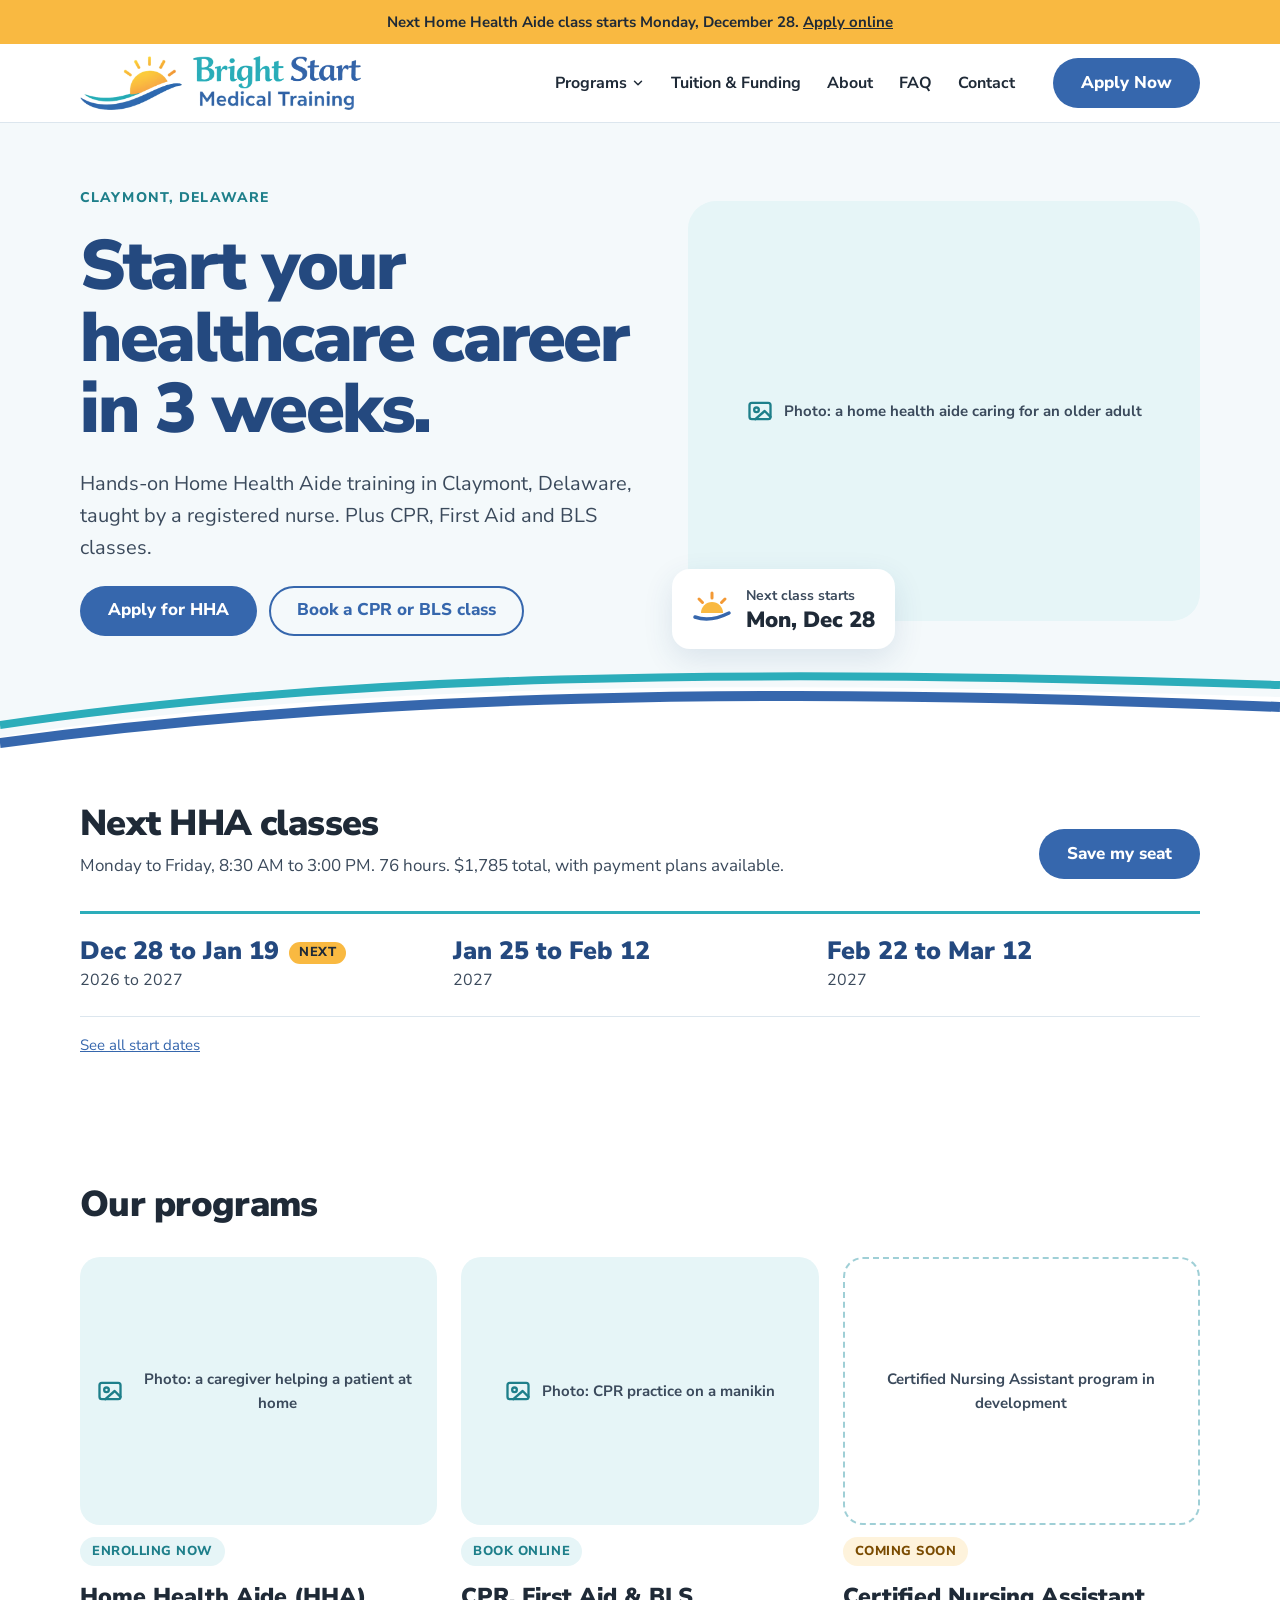
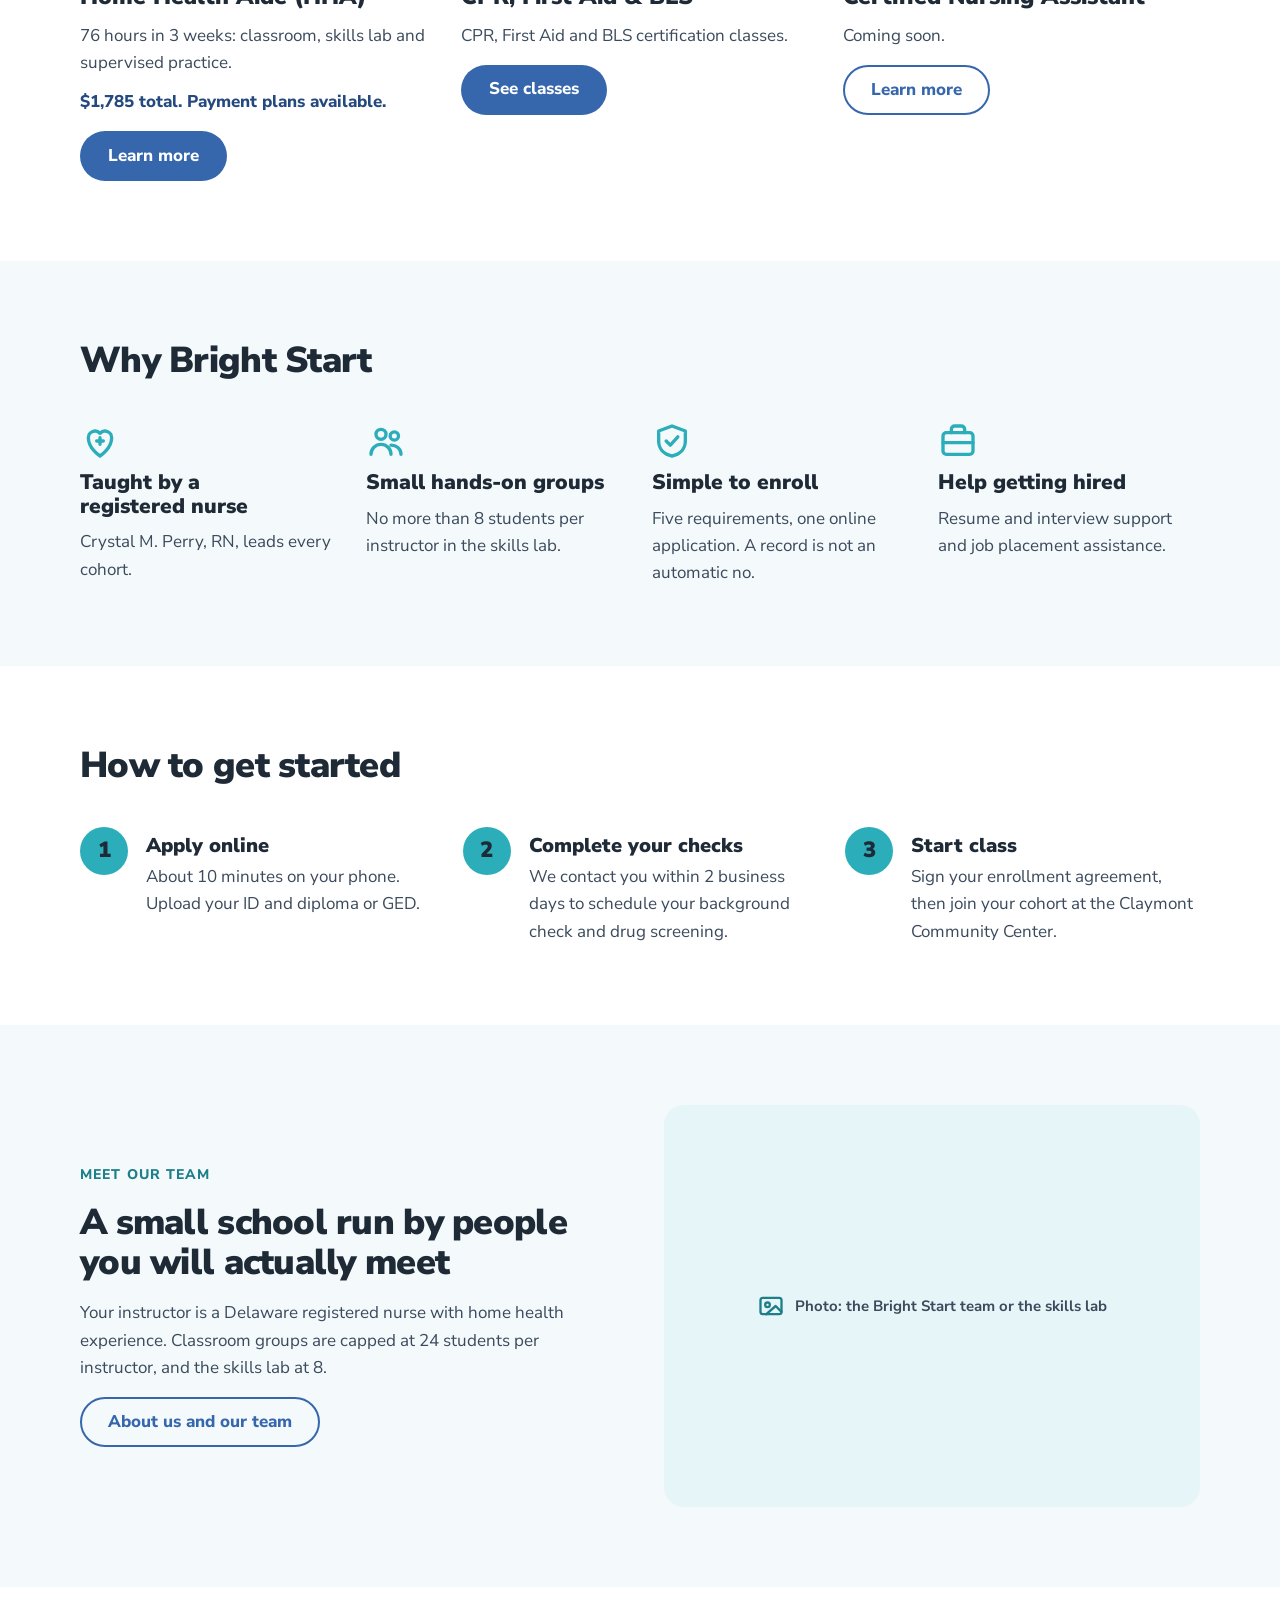
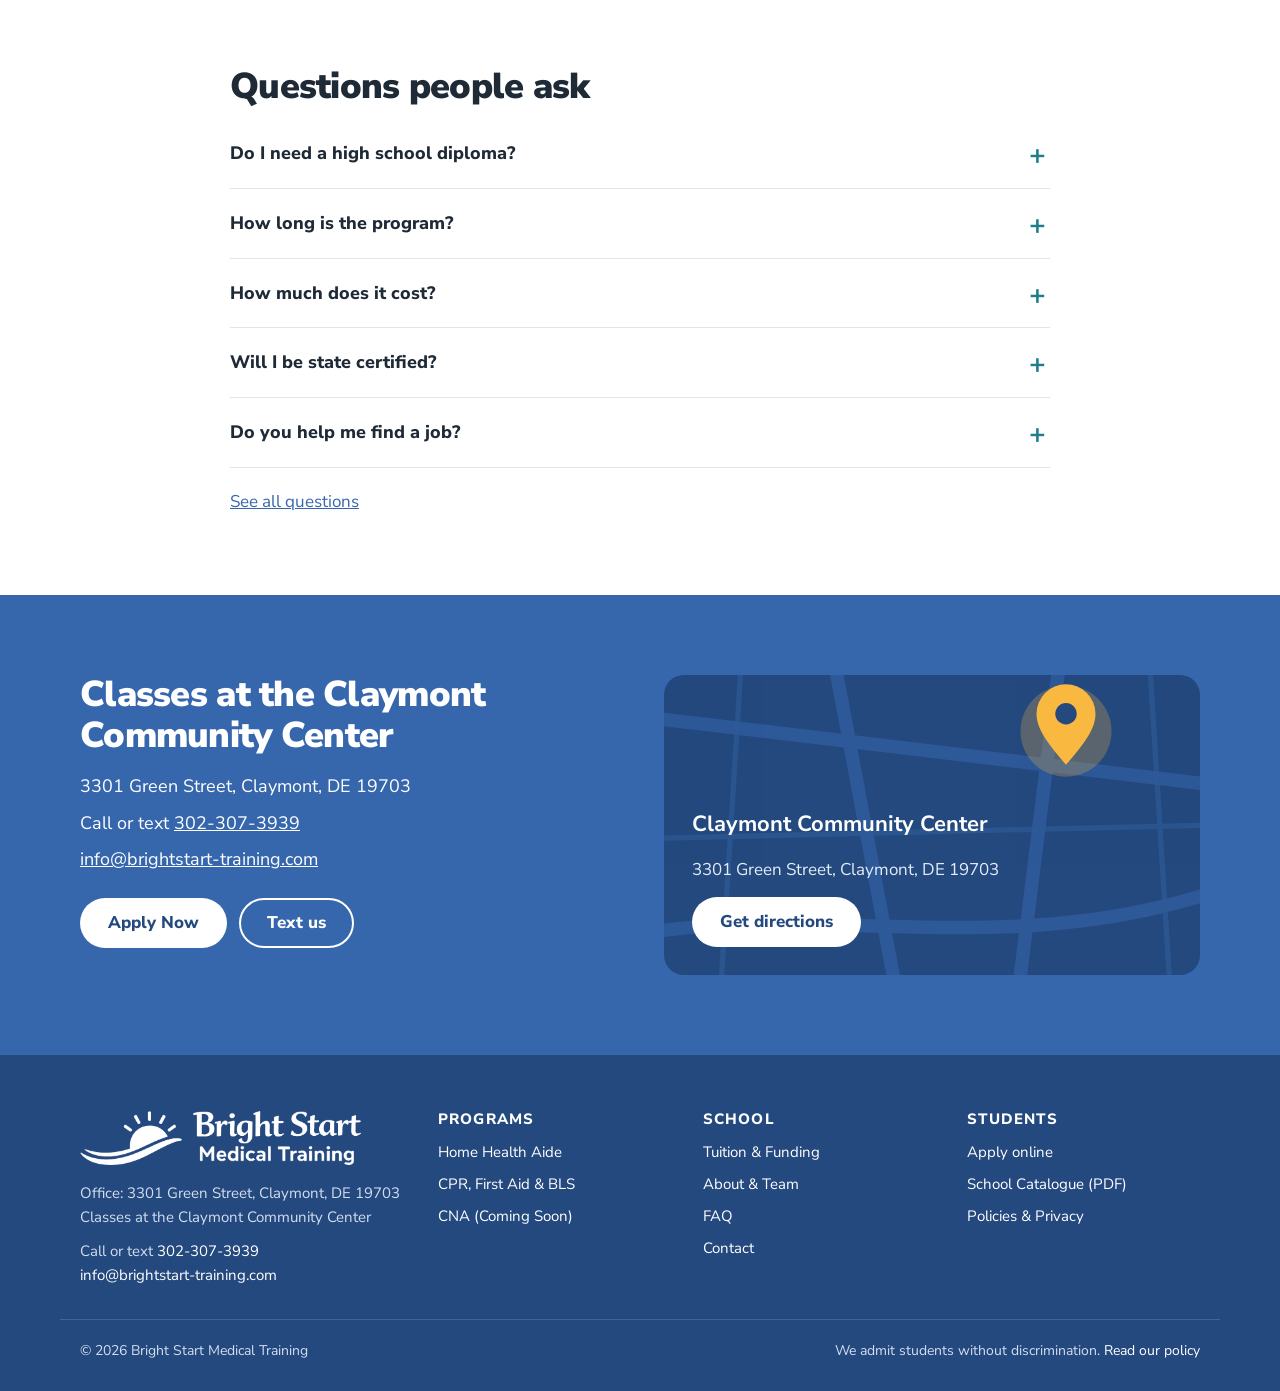
==== index.html @ c2e63519 "Remove near Wilmington, lead home title with school name Co-Authored-By: Claude Opus 5.5 (1M context" ====
<!doctype html>
<html lang="en">
<head>
<meta charset="utf-8">
<meta name="viewport" content="width=device-width, initial-scale=1, viewport-fit=cover">
<title>Bright Start Medical Training | HHA, CNA &amp; CPR Training in Claymont, DE</title>
<meta name="description" content="Hands-on Home Health Aide and Certified Nursing Assistant (CNA) training in Claymont, Delaware. CPR, First Aid and BLS classes too. Apply online.">
<link rel="canonical" href="https://brightstart-training.com/">
<meta property="og:type" content="website">
<meta property="og:site_name" content="Bright Start Medical Training">
<meta property="og:title" content="Bright Start Medical Training | HHA, CNA &amp; CPR Training in Claymont, DE">
<meta property="og:description" content="Hands-on Home Health Aide and Certified Nursing Assistant (CNA) training in Claymont, Delaware. CPR, First Aid and BLS classes too. Apply online.">
<meta property="og:url" content="https://brightstart-training.com/">
<meta property="og:image" content="https://brightstart-training.com/assets/img/og-image.jpg">
<meta name="theme-color" content="#3667AD">
<link rel="icon" type="image/png" sizes="32x32" href="assets/img/icon-32.png">
<link rel="apple-touch-icon" href="assets/img/apple-touch-icon.png">
<link rel="preconnect" href="https://fonts.googleapis.com">
<link rel="preconnect" href="https://fonts.gstatic.com" crossorigin>
<link rel="stylesheet" href="https://fonts.googleapis.com/css2?family=Nunito+Sans:opsz,wght@6..12,400;6..12,600;6..12,700;6..12,800;6..12,900&amp;display=swap">
<link rel="stylesheet" href="assets/css/styles.css">
<script type="application/ld+json">{"@context": "https://schema.org", "@type": "EducationalOrganization", "name": "Bright Start Medical Training", "url": "https://brightstart-training.com/", "logo": "https://brightstart-training.com/assets/img/logo-stacked.png", "telephone": "+1-302-307-3939", "email": "info@brightstart-training.com", "address": {"@type": "PostalAddress", "streetAddress": "3301 Green Street", "addressLocality": "Claymont", "addressRegion": "DE", "postalCode": "19703", "addressCountry": "US"}, "areaServed": ["Claymont", "New Castle County", "Delaware"]}</script>
</head>
<body>
<div class="announce">Next Home Health Aide class starts <span data-cohorts="next">Monday, November 30</span>. <a href="apply.html">Apply online</a></div>
<a class="skip" href="#main">Skip to content</a>
<header class="site-header">
<div class="wrap header-inner">
<a class="brand" href="index.html"><img src="assets/img/logo-horizontal.png" alt="Bright Start Medical Training home" width="900" height="173"></a>
<button class="nav-toggle" type="button" aria-expanded="false" aria-controls="site-nav"><svg viewBox="0 0 24 24" fill="none" stroke="currentColor" stroke-width="2.5" stroke-linecap="round" aria-hidden="true"><path d="M4 7h16M4 12h16M4 17h16"/></svg>Menu</button>
<nav class="site-nav" id="site-nav" aria-label="Main">
<ul class="nav-list">
<li class="has-sub">
<button class="nav-sub-toggle" type="button" aria-expanded="false">Programs<svg viewBox="0 0 24 24" fill="none" stroke="currentColor" stroke-width="2.5" stroke-linecap="round" stroke-linejoin="round" aria-hidden="true"><path d="M6 9l6 6 6-6"/></svg></button>
<ul class="nav-sub">
<li><a href="hha.html">Home Health Aide<span>3 weeks, $1,785, enrolling now</span></a></li>
<li><a href="cpr.html">CPR, First Aid &amp; BLS<span>Certification classes</span></a></li>
<li><a href="cna.html">CNA (Coming Soon)<span>Coming soon</span></a></li>
</ul>
</li>
<li><a href="tuition.html">Tuition &amp; Funding</a></li>
<li><a href="about.html">About</a></li>
<li><a href="faq.html">FAQ</a></li>
<li><a href="contact.html">Contact</a></li>
</ul>
<a class="btn btn-blue" href="apply.html">Apply Now</a>
</nav>
</div>
</header>
<main id="main">
<section class="hero">
<div class="wrap hero-grid">
<div class="hero-copy">
<p class="eyebrow">Claymont, Delaware</p>
<h1>Start your healthcare career in 3 weeks.</h1>
<p class="lead">Hands-on Home Health Aide training in Claymont, Delaware, taught by a registered nurse. Plus CPR, First Aid and BLS classes.</p>
<div class="btn-row">
<a class="btn btn-blue" href="apply.html">Apply for HHA</a>
<a class="btn btn-line" href="cpr.html">Book a CPR or BLS class</a>
</div>
</div>
<div class="hero-media">
<!-- PHOTO: shows assets/img/photo-home-hero.jpg automatically once that file is uploaded --><div class="ph ph-hero" role="img" aria-label="A home health aide caring for an older adult at home" data-photo="assets/img/photo-home-hero.jpg">Photo: a home health aide caring for an older adult</div>
<div class="next-badge"><svg width="40" height="40" viewBox="0 0 40 40" aria-hidden="true"><circle cx="20" cy="24" r="11" fill="#F9B941"/><path d="M20 4v5M7 10l3.5 3.5M33 10l-3.5 3.5" stroke="#F39935" stroke-width="3" stroke-linecap="round"/><rect x="0" y="24" width="40" height="16" fill="#FFFFFF"/><path d="M3 28c8 3 20 3 34-4" stroke="#3667AD" stroke-width="3.5" fill="none" stroke-linecap="round"/></svg><div><small>Next class starts</small><strong data-cohorts="next" data-format="short">Mon, Nov 30</strong></div></div>
</div>
</div>
<svg class="hero-wave" viewBox="0 0 1440 90" preserveAspectRatio="none" aria-hidden="true"><path d="M0 70 C 360 20, 760 10, 1440 30 L1440 90 L0 90 Z" fill="#FFFFFF"/><path d="M0 58 C 380 8, 820 0, 1440 18" stroke="#2CADBA" stroke-width="8" fill="none"/><path d="M0 76 C 400 28, 860 18, 1440 40" stroke="#3667AD" stroke-width="10" fill="none"/></svg>
</section>

<section class="wrap section-tight">
<div class="section-head">
<div>
<h2>Next HHA classes</h2>
<p class="muted">Monday to Friday, 8:30 AM to 3:00 PM. 76 hours. $1,785 total, with payment plans available.</p>
</div>
<a class="btn btn-blue" href="apply.html">Save my seat</a>
</div>
<ul class="dates" data-cohorts="list" data-limit="3">
<li><strong>Nov 30 to Dec 18</strong><span>2026</span></li>
<li><strong>Dec 28 to Jan 19</strong><span>2026 to 2027</span></li>
<li><strong>Jan 25 to Feb 12</strong><span>2027</span></li>
</ul>
<p class="small" style="margin-top:16px"><a href="hha.html#dates">See all start dates</a></p>
</section>

<section class="wrap section">
<h2 style="margin-bottom:32px">Our programs</h2>
<div class="grid">
<article class="program">
<!-- PHOTO: shows assets/img/photo-hha-card.jpg automatically once that file is uploaded --><div class="ph ratio-43" role="img" aria-label="A caregiver helping a patient at home" data-photo="assets/img/photo-hha-card.jpg">Photo: a caregiver helping a patient at home</div>
<span class="tag">Enrolling now</span>
<h3>Home Health Aide (HHA)</h3>
<p class="muted">76 hours in 3 weeks: classroom, skills lab and supervised practice.</p>
<p class="price">$1,785 total. Payment plans available.</p>
<a class="btn btn-blue" href="hha.html">Learn more</a>
</article>
<article class="program">
<!-- PHOTO: shows assets/img/photo-cpr-card.jpg automatically once that file is uploaded --><div class="ph ratio-43" role="img" aria-label="Hands-on CPR practice on a training manikin" data-photo="assets/img/photo-cpr-card.jpg">Photo: CPR practice on a manikin</div>
<span class="tag">Book online</span>
<h3>CPR, First Aid &amp; BLS</h3>
<p class="muted">CPR, First Aid and BLS certification classes.</p>
<a class="btn btn-blue" href="cpr.html">See classes</a>
</article>
<article class="program">
<div class="ph ph-note ratio-43">Certified Nursing Assistant program in development</div>
<span class="tag tag-sun">Coming soon</span>
<h3>Certified Nursing Assistant</h3>
<p class="muted">Coming soon.</p>
<a class="btn btn-line" href="cna.html">Learn more</a>
</article>
</div>
</section>

<section class="bg-soft">
<div class="wrap section">
<h2 style="margin-bottom:40px">Why Bright Start</h2>
<div class="grid" style="--min:230px">
<div class="feature"><svg viewBox="0 0 24 24" fill="none" stroke="#2CADBA" stroke-width="2" stroke-linecap="round" stroke-linejoin="round" aria-hidden="true"><path d="M12 21s-7-4.5-7-11a4 4 0 0 1 7-2.6A4 4 0 0 1 19 10c0 6.5-7 11-7 11z"/><path d="M12 10v4M10 12h4"/></svg><h3>Taught by a registered nurse</h3><p class="muted">Crystal M. Perry, RN, leads every cohort.</p></div>
<div class="feature"><svg viewBox="0 0 24 24" fill="none" stroke="#2CADBA" stroke-width="2" stroke-linecap="round" stroke-linejoin="round" aria-hidden="true"><circle cx="9" cy="8" r="3"/><circle cx="17" cy="9" r="2.5"/><path d="M3 20c0-3.3 2.7-6 6-6s6 2.7 6 6M15 14.5c3 0 6 1.8 6 5.5"/></svg><h3>Small hands-on groups</h3><p class="muted">No more than 8 students per instructor in the skills lab.</p></div>
<div class="feature"><svg viewBox="0 0 24 24" fill="none" stroke="#2CADBA" stroke-width="2" stroke-linecap="round" stroke-linejoin="round" aria-hidden="true"><path d="M12 3l8 3v6c0 5-3.5 8-8 9-4.5-1-8-4-8-9V6l8-3z"/><path d="M8.5 12l2.5 2.5 4.5-5"/></svg><h3>Simple to enroll</h3><p class="muted">Five requirements, one online application. A record is not an automatic no.</p></div>
<div class="feature"><svg viewBox="0 0 24 24" fill="none" stroke="#2CADBA" stroke-width="2" stroke-linecap="round" stroke-linejoin="round" aria-hidden="true"><rect x="3" y="7" width="18" height="13" rx="2"/><path d="M8 7V5a2 2 0 0 1 2-2h4a2 2 0 0 1 2 2v2M3 13h18"/></svg><h3>Help getting hired</h3><p class="muted">Resume and interview support and job placement assistance.</p></div>
</div>
</div>
</section>

<section class="wrap section">
<h2 style="margin-bottom:40px">How to get started</h2>
<ol class="steps">
<li><div><h3>Apply online</h3><p>About 10 minutes on your phone. Upload your ID and diploma or GED.</p></div></li>
<li><div><h3>Complete your checks</h3><p>We contact you within 2 business days to schedule your background check and drug screening.</p></div></li>
<li><div><h3>Start class</h3><p>Sign your enrollment agreement, then join your cohort at the Claymont Community Center.</p></div></li>
</ol>
</section>

<section class="bg-soft">
<div class="wrap section" style="display:flex;flex-wrap:wrap;gap:48px;align-items:center">
<div style="flex:1 1 360px;min-width:0" class="stack">
<p class="eyebrow">Meet our team</p>
<h2>A small school run by people you will actually meet</h2>
<p class="muted">Your instructor is a Delaware registered nurse with home health experience. Classroom groups are capped at 24 students per instructor, and the skills lab at 8.</p>
<a class="btn btn-line" style="align-self:flex-start" href="about.html">About us and our team</a>
</div>
<div style="flex:1 1 360px;min-width:0"><!-- PHOTO: replace this div with a real photo --><div class="ph ratio-43" role="img" aria-label="Photo coming soon: Photo: the Bright Start team or the skills lab">Photo: the Bright Start team or the skills lab</div></div>
</div>
</section>

<!-- REVIEWS: add this section once you have 3 or more real Google reviews (never write your own).
<section class="wrap section">
<h2 style="margin-bottom:28px">What students say</h2>
<div class="grid">
<blockquote class="card">"Review text" <cite>Name, HHA graduate</cite></blockquote>
</div>
</section>
-->

<section class="wrap section narrow">
<h2 style="margin-bottom:12px">Questions people ask</h2>
<div class="faq">
<details><summary>Do I need a high school diploma?</summary><div><p>Yes, a high school diploma, GED or equivalent is required by Delaware for this program.</p></div></details>
<details><summary>How long is the program?</summary><div><p>76 hours over about 3 weeks, Monday to Friday, 8:30 AM to 3:00 PM (the last day ends at 1:00 PM).</p></div></details>
<details><summary>How much does it cost?</summary><div><p>$1,785 in total, including books, CPR, background check, uniform and supplies. See <a href="tuition.html">Tuition &amp; Funding</a> for the payment schedule.</p></div></details>
<details><summary>Will I be state certified?</summary><div><p>Delaware does not certify or register home health aides. You get a Certificate of Completion that Delaware home health agencies accept as proof of required training.</p></div></details>
<details><summary>Do you help me find a job?</summary><div><p>Yes. We offer resume and interview support, career guidance and job placement assistance.</p></div></details>
</div>
<p style="margin-top:20px"><a href="faq.html">See all questions</a></p>
</section>

<section class="visit" id="visit">
<div class="wrap">
<div class="visit-col">
<h2>Classes at the Claymont Community Center</h2>
<div class="contact-lines">
<span>3301 Green Street, Claymont, DE 19703</span>
<span>Call or text <a href="tel:+13023073939">302-307-3939</a></span>
<span><a href="mailto:info@brightstart-training.com">info@brightstart-training.com</a></span>
</div>
<div class="btn-row" style="margin-top:8px">
<a class="btn btn-white" href="apply.html">Apply Now</a>
<a class="btn btn-ghost" href="sms:+13023073939">Text us</a>
</div>
</div>
<div class="map-card">
<svg class="map-bg" viewBox="0 0 400 300" preserveAspectRatio="xMidYMid slice" aria-hidden="true"><g stroke="#3667AD" stroke-width="10" fill="none" opacity=".55"><path d="M-10 70 L410 120"/><path d="M120 -10 L180 310"/><path d="M-10 230 C120 210 260 250 410 200"/><path d="M300 -10 L260 310"/></g><g stroke="#2E5A96" stroke-width="4" fill="none" opacity=".7"><path d="M-10 160 L410 150"/><path d="M60 -10 L40 310"/><path d="M360 -10 L380 310"/></g><circle cx="300" cy="80" r="34" fill="#F9B941" opacity=".25"/><path d="M300 105c-14-16-22-27-22-38a22 22 0 0 1 44 0c0 11-8 22-22 38z" fill="#F9B941"/><circle cx="300" cy="67" r="8" fill="#24497F"/></svg>
<strong>Claymont Community Center</strong>
<span>3301 Green Street, Claymont, DE 19703</span>
<a class="btn btn-white" style="align-self:flex-start" href="https://www.google.com/maps/search/?api=1&amp;query=3301+Green+Street+Claymont+DE+19703" target="_blank" rel="noopener">Get directions</a>
</div>
</div>
</section>
</main>
<footer class="site-footer">
<div class="wrap footer-grid">
<div>
<img class="footer-logo" src="assets/img/logo-horizontal-white.png" alt="Bright Start Medical Training"  width="900" height="173">
<p>Office: 3301 Green Street, Claymont, DE 19703<br>Classes at the Claymont Community Center</p>
<p style="margin-top:10px">Call or text <a href="tel:+13023073939">302-307-3939</a><br><a href="mailto:info@brightstart-training.com">info@brightstart-training.com</a></p>
</div>
<div>
<h2>Programs</h2>
<ul>
<li><a href="hha.html">Home Health Aide</a></li>
<li><a href="cpr.html">CPR, First Aid &amp; BLS</a></li>
<li><a href="cna.html">CNA (Coming Soon)</a></li>
</ul>
</div>
<div>
<h2>School</h2>
<ul>
<li><a href="tuition.html">Tuition &amp; Funding</a></li>
<li><a href="about.html">About &amp; Team</a></li>
<li><a href="faq.html">FAQ</a></li>
<li><a href="contact.html">Contact</a></li>
</ul>
</div>
<div>
<h2>Students</h2>
<ul>
<li><a href="apply.html">Apply online</a></li>
<li><a href="assets/docs/bright-start-school-catalogue-2026-2027.pdf">School Catalogue (PDF)</a></li>
<li><a href="policies.html">Policies &amp; Privacy</a></li>
</ul>
</div>
</div>
<div class="wrap footer-base">
<span>&copy; <span data-year>2026</span> Bright Start Medical Training</span>
<span>We admit students without discrimination. <a href="policies.html#non-discrimination">Read our policy</a></span>
</div>
</footer>
<script src="assets/js/main.js"></script>
</body>
</html>
---- assets/css/styles.css ----
/* Bright Start Medical Training
   One stylesheet for every page. Colors come from the logo:
   blue = buttons and links, teal = accents, sun yellow = small highlights. */

:root {
  --blue: #3667AD;
  --blue-dark: #24497F;
  --teal: #2CADBA;
  --teal-deep: #1E7F8A;
  --teal-tint: #E6F5F7;
  --sun: #F9B941;
  --sun-orange: #F39935;
  --sun-tint: #FEF3DC;
  --ink: #1F2A37;
  --ink-soft: #3B4A5C;
  --muted: #56657A;
  --line: #DCE6EE;
  --soft: #F4F9FB;
  --white: #FFFFFF;

  --font: 'Nunito Sans', system-ui, -apple-system, 'Segoe UI', Roboto, Arial, sans-serif;
  --radius: 20px;
  --radius-sm: 12px;
  --shadow: 0 10px 30px rgba(36, 73, 127, 0.12);
  --wrap: 1160px;
  color-scheme: light;
}

*, *::before, *::after { box-sizing: border-box; }
html { scroll-behavior: smooth; -webkit-text-size-adjust: 100%; }
@media (prefers-reduced-motion: reduce) { html { scroll-behavior: auto; } *, *::before, *::after { transition: none !important; animation: none !important; } }
body { margin: 0; background: var(--white); color: var(--ink); font-family: var(--font); font-size: 17px; line-height: 1.6; }
img { max-width: 100%; height: auto; display: block; }
a { color: var(--blue); }
a:hover { color: var(--blue-dark); }
:focus-visible { outline: 3px solid var(--teal); outline-offset: 3px; border-radius: 4px; }
h1, h2, h3 { line-height: 1.12; text-wrap: balance; margin: 0; color: var(--ink); }
h1 { font-size: clamp(36px, 5vw, 60px); font-weight: 900; letter-spacing: -0.03em; color: var(--blue-dark); }
h2 { font-size: clamp(28px, 3.2vw, 36px); font-weight: 900; letter-spacing: -0.02em; }
h3 { font-size: 21px; font-weight: 900; }
p { margin: 0; }
ul, ol { margin: 0; }
table { font-variant-numeric: tabular-nums; }

.wrap { max-width: var(--wrap); margin: 0 auto; padding-left: max(20px, env(safe-area-inset-left, 0px)); padding-right: max(20px, env(safe-area-inset-right, 0px)); }
.narrow { max-width: 860px; }
.section { padding-block: 80px; }
.section-tight { padding-block: 48px; }
.bg-soft { background: var(--soft); }
.stack { display: flex; flex-direction: column; gap: 16px; }
.lead { font-size: 20px; color: var(--ink-soft); max-width: 640px; }
.muted { color: var(--ink-soft); }
.small { font-size: 15px; }
.eyebrow { font-size: 14px; font-weight: 800; letter-spacing: 0.08em; text-transform: uppercase; color: var(--teal-deep); }
.section-head { display: flex; flex-wrap: wrap; justify-content: space-between; align-items: flex-end; gap: 16px 24px; margin-bottom: 32px; }
.section-head p { margin-top: 8px; }
.skip { position: absolute; left: -9999px; top: 8px; background: var(--white); padding: 10px 16px; z-index: 100; font-weight: 800; }
.skip:focus { left: 8px; }
.visually-hidden { position: absolute !important; width: 1px; height: 1px; overflow: hidden; clip: rect(0 0 0 0); white-space: nowrap; }

/* Buttons */
.btn { display: inline-flex; align-items: center; justify-content: center; gap: 8px; min-height: 50px; padding: 0 26px; border-radius: 999px; font: 800 17px/1.2 var(--font); text-decoration: none; border: 2px solid transparent; cursor: pointer; transition: background .15s, color .15s, border-color .15s; text-align: center; }
.btn-blue { background: var(--blue); color: var(--white); }
.btn-blue:hover { background: var(--blue-dark); color: var(--white); }
.btn-line { background: transparent; border-color: var(--blue); color: var(--blue); }
.btn-line:hover { background: var(--blue); color: var(--white); }
.btn-white { background: var(--white); color: var(--blue-dark); }
.btn-white:hover { background: var(--sun); color: var(--ink); }
.btn-ghost { border-color: var(--white); color: var(--white); background: transparent; }
.btn-ghost:hover { background: var(--white); color: var(--blue-dark); }
.btn-row { display: flex; flex-wrap: wrap; gap: 12px; }

/* Announcement bar */
.announce { background: var(--sun); color: var(--ink); font-size: 15px; font-weight: 700; text-align: center; padding: 10px 16px; }
.announce a { color: var(--ink); }

/* Header */
.site-header { position: sticky; top: 0; z-index: 50; background: var(--white); border-bottom: 1px solid var(--line); }
.header-inner { display: flex; align-items: center; justify-content: space-between; gap: 16px; padding-block: 12px; }
.brand img { height: 54px; width: auto; }
.nav-toggle { display: none; align-items: center; gap: 8px; min-height: 46px; padding: 0 16px; border: 2px solid var(--line); background: var(--white); border-radius: 999px; font: 800 16px var(--font); color: var(--ink); cursor: pointer; }
.nav-toggle svg { width: 20px; height: 20px; }
.site-nav { display: flex; align-items: center; gap: 28px; }
.nav-list { list-style: none; display: flex; align-items: center; gap: 6px; padding: 0; }
.nav-list > li { position: relative; }
.nav-list a, .nav-sub-toggle { display: inline-flex; align-items: center; gap: 4px; min-height: 44px; padding: 0 10px; color: var(--ink); text-decoration: none; font: 700 16px var(--font); background: none; border: 0; cursor: pointer; border-radius: 8px; }
.nav-list a:hover, .nav-sub-toggle:hover { color: var(--blue); }
.nav-list a[aria-current="page"], .nav-sub-toggle.is-current { color: var(--blue); box-shadow: inset 0 -3px 0 var(--teal); }
.nav-sub-toggle svg { width: 14px; height: 14px; transition: transform .15s; }
.nav-sub-toggle[aria-expanded="true"] svg { transform: rotate(180deg); }
.nav-sub { list-style: none; padding: 8px; margin: 0; position: absolute; top: calc(100% + 6px); left: 0; min-width: 240px; background: var(--white); border: 1px solid var(--line); border-radius: 16px; box-shadow: var(--shadow); display: none; }
.nav-sub a { display: flex; flex-direction: column; align-items: flex-start; gap: 0; width: 100%; padding: 10px 12px; min-height: 0; }
.nav-sub a span { font-weight: 600; font-size: 14px; color: var(--muted); }
.nav-sub a:hover { background: var(--soft); }
.has-sub.open .nav-sub { display: block; }
@media (hover: hover) and (min-width: 1041px) { .has-sub:hover .nav-sub, .has-sub:focus-within .nav-sub { display: block; } }

@media (max-width: 1040px) {
  .nav-toggle { display: inline-flex; }
  .site-nav { display: none; position: absolute; left: 0; right: 0; top: 100%; background: var(--white); border-bottom: 1px solid var(--line); box-shadow: var(--shadow); flex-direction: column; align-items: stretch; gap: 16px; padding: 12px max(20px, env(safe-area-inset-right, 0px)) 24px max(20px, env(safe-area-inset-left, 0px)); max-height: calc(100vh - 80px); overflow-y: auto; }
  .site-nav.open { display: flex; }
  .nav-list { flex-direction: column; align-items: stretch; gap: 0; }
  .nav-list > li { border-bottom: 1px solid var(--line); }
  .nav-list a, .nav-sub-toggle { width: 100%; justify-content: space-between; min-height: 52px; font-size: 18px; padding: 0 4px; }
  .nav-list a[aria-current="page"], .nav-sub-toggle.is-current { box-shadow: none; }
  .nav-sub { position: static; box-shadow: none; border: 0; padding: 0 0 8px 12px; min-width: 0; }
  .nav-sub a { font-size: 17px; }
  .site-nav .btn { width: 100%; }
}
@media (max-width: 480px) { .brand img { height: 44px; } }

/* Hero */
.hero { background: var(--soft); position: relative; overflow: hidden; }
.hero-grid { display: flex; flex-wrap: wrap; gap: 56px; align-items: center; padding-block: 64px 120px; }
.hero-copy { flex: 1 1 460px; min-width: 0; display: flex; flex-direction: column; gap: 22px; }
.hero-copy h1 { font-size: clamp(40px, 5.6vw, 70px); line-height: 1.02; letter-spacing: -0.035em; }
.hero-media { flex: 1 1 420px; min-width: 0; position: relative; }
.hero-wave { position: absolute; left: 0; bottom: -1px; width: 100%; height: 90px; display: block; }
.next-badge { position: absolute; left: -16px; bottom: -28px; background: var(--white); border-radius: 18px; padding: 16px 20px; box-shadow: var(--shadow); display: flex; gap: 14px; align-items: center; }
.next-badge small { display: block; font-size: 14px; font-weight: 700; color: var(--ink-soft); }
.next-badge strong { display: block; font-size: 22px; font-weight: 900; line-height: 1.2; }
@media (max-width: 560px) { .next-badge { left: 12px; } }
.page-hero { background: var(--soft); }
.page-hero .wrap { padding-block: 56px; display: flex; flex-wrap: wrap; gap: 48px; align-items: center; }
.page-hero .hero-copy { flex: 999 1 520px; }
.crumbs { font-size: 15px; font-weight: 700; color: var(--muted); }
.crumbs a { color: var(--blue); }

/* Photo placeholders: swap each for a real <img> */
.ph { background: var(--teal-tint); border-radius: var(--radius); display: flex; align-items: center; justify-content: center; text-align: center; color: var(--ink-soft); font-size: 15px; font-weight: 700; padding: 16px; max-width: 100%; }
.ph::before { content: ''; width: 28px; height: 28px; margin-right: 10px; flex: none; background: no-repeat center/contain url("data:image/svg+xml,%3Csvg xmlns='http://www.w3.org/2000/svg' viewBox='0 0 24 24' fill='none' stroke='%231E7F8A' stroke-width='2' stroke-linecap='round' stroke-linejoin='round'%3E%3Crect x='3' y='5' width='18' height='14' rx='2'/%3E%3Ccircle cx='9' cy='11' r='2'/%3E%3Cpath d='M21 17l-5-5-8 7'/%3E%3C/svg%3E"); }
.ph-note { background: var(--white); border: 2px dashed #9FCFD6; }
.ph-note::before { display: none; }
.ph-hero { min-height: 420px; border-radius: 28px; }
.ratio-43 { aspect-ratio: 4 / 3; }
.ratio-45 { aspect-ratio: 4 / 5; }

/* Facts strip */
.facts { display: grid; grid-template-columns: repeat(auto-fit, minmax(200px, 1fr)); border-bottom: 3px solid var(--teal); }
.facts > div { padding: 28px 20px 24px 0; }
.facts strong { display: block; font-size: 38px; font-weight: 900; color: var(--blue-dark); letter-spacing: -0.02em; line-height: 1.15; }
.facts span { color: var(--ink-soft); font-size: 16px; }

/* Cohort dates */
.dates { display: grid; grid-template-columns: repeat(auto-fit, minmax(220px, 1fr)); border-top: 3px solid var(--teal); }
.dates li { list-style: none; padding: 22px 24px 22px 0; border-bottom: 1px solid var(--line); }
.dates { padding: 0; }
.dates strong { display: block; font-size: 25px; font-weight: 900; color: var(--blue-dark); line-height: 1.2; }
.dates span { color: var(--ink-soft); font-size: 16px; }
.dates li:first-child strong::after { content: 'Next'; display: inline-block; vertical-align: middle; margin-left: 10px; font-size: 13px; font-weight: 800; letter-spacing: .04em; text-transform: uppercase; background: var(--sun); color: var(--ink); padding: 3px 10px; border-radius: 999px; }

/* Tables */
.table-box { overflow-x: auto; border: 1px solid var(--line); border-radius: 16px; background: var(--white); }
table { border-collapse: collapse; width: 100%; }
th, td { text-align: left; padding: 15px 16px; border-bottom: 1px solid var(--line); vertical-align: top; }
th { font-size: 15px; font-weight: 800; color: var(--ink-soft); background: var(--soft); white-space: nowrap; }
tbody tr:last-child td { border-bottom: 0; }
td.strong { font-weight: 800; white-space: nowrap; }
tr.total td { font-weight: 900; font-size: 19px; color: var(--blue-dark); }

/* Cards and grids */
.grid { display: grid; gap: 24px; grid-template-columns: repeat(auto-fit, minmax(min(100%, var(--min, 280px)), 1fr)); }
.program { display: flex; flex-direction: column; gap: 12px; }
.program h3 { margin-top: 6px; font-size: 23px; }
.program .price { font-weight: 800; color: var(--blue-dark); }
.program .btn { align-self: flex-start; margin-top: 4px; }
.tag { align-self: flex-start; font-size: 13px; font-weight: 800; letter-spacing: .04em; text-transform: uppercase; padding: 4px 12px; border-radius: 999px; background: var(--teal-tint); color: var(--teal-deep); }
.tag-sun { background: var(--sun-tint); color: #7A4B00; }
.feature { display: flex; flex-direction: column; gap: 10px; }
.feature svg { width: 40px; height: 40px; }
.card { background: var(--white); border: 1px solid var(--line); border-radius: var(--radius); padding: 28px; display: flex; flex-direction: column; gap: 10px; }
.card-top { border-top: 6px solid var(--teal); }
.card-top.blue { border-top-color: var(--blue); }
.card-top.sun { border-top-color: var(--sun); }
.card .label { font-size: 15px; font-weight: 800; color: var(--teal-deep); }
.card-top.blue .label { color: var(--blue); }
.meta { display: flex; flex-wrap: wrap; gap: 8px 24px; font-size: 16px; color: var(--ink-soft); }
.meta strong { color: var(--ink); }

/* Lists */
.dots { list-style: none; padding: 0; display: grid; grid-template-columns: repeat(auto-fit, minmax(min(100%, 300px), 1fr)); column-gap: 40px; }
.dots li { padding: 12px 0 12px 28px; border-bottom: 1px solid var(--line); position: relative; }
.dots li::before { content: ''; position: absolute; left: 0; top: 21px; width: 12px; height: 12px; border-radius: 999px; background: var(--teal); }
.ticks { list-style: none; padding: 0; display: flex; flex-direction: column; gap: 10px; }
.ticks li { padding-left: 32px; position: relative; color: var(--ink-soft); }
.ticks li::before { content: ''; position: absolute; left: 0; top: 4px; width: 20px; height: 20px; border-radius: 999px; background: var(--teal-tint) no-repeat center/12px url("data:image/svg+xml,%3Csvg xmlns='http://www.w3.org/2000/svg' viewBox='0 0 12 12'%3E%3Cpath d='M2 6.5l2.5 2.5L10 3.5' stroke='%231E7F8A' stroke-width='2' fill='none' stroke-linecap='round' stroke-linejoin='round'/%3E%3C/svg%3E"); }
.steps { list-style: none; padding: 0; display: grid; gap: 28px; grid-template-columns: repeat(auto-fit, minmax(min(100%, 260px), 1fr)); counter-reset: step; }
.steps li { display: flex; gap: 18px; align-items: flex-start; counter-increment: step; }
.steps li::before { content: counter(step); flex: none; width: 48px; height: 48px; border-radius: 999px; background: var(--teal); color: var(--ink); font-size: 22px; font-weight: 900; display: flex; align-items: center; justify-content: center; }
.steps h3 { margin: 8px 0 6px; font-size: 20px; }
.steps p { color: var(--ink-soft); }
.steps.small-num li::before { width: 36px; height: 36px; font-size: 16px; }
.steps.vertical { grid-template-columns: 1fr; gap: 16px; }

/* Notes */
.note { padding: 18px 20px; border-radius: 14px; font-size: 16px; line-height: 1.55; background: var(--teal-tint); }
.note-sun { background: var(--sun-tint); }
.placeholder-text { background: var(--sun-tint); border-radius: 4px; padding: 0 4px; }

/* FAQ */
.faq details { border-bottom: 1px solid var(--line); }
.faq summary { cursor: pointer; font-weight: 800; font-size: 18px; padding: 20px 40px 20px 0; list-style: none; position: relative; }
.faq summary::-webkit-details-marker { display: none; }
.faq summary::after { content: '+'; position: absolute; right: 4px; top: 14px; color: var(--teal-deep); font-size: 28px; font-weight: 700; }
.faq details[open] summary::after { content: '\2013'; }
.faq details > div { padding: 0 0 20px; color: var(--ink-soft); }

/* Team */
.person { display: flex; flex-direction: column; gap: 4px; }
.person .ph { margin-bottom: 10px; }
.person strong { font-size: 19px; font-weight: 900; }
.person span { color: var(--ink-soft); font-size: 16px; }

/* Forms */
.form { display: grid; gap: 16px; grid-template-columns: repeat(auto-fit, minmax(min(100%, 220px), 1fr)); }
.form .full { grid-column: 1 / -1; }
.field { display: flex; flex-direction: column; gap: 6px; }
.field label { font-size: 16px; font-weight: 700; }
.field input, .field select, .field textarea { min-height: 48px; border: 2px solid var(--line); border-radius: var(--radius-sm); padding: 10px 14px; font: 17px var(--font); color: var(--ink); background: var(--white); width: 100%; }
.field textarea { min-height: 130px; resize: vertical; }
.field input:focus, .field select:focus, .field textarea:focus { border-color: var(--teal); outline: none; box-shadow: 0 0 0 3px rgba(44, 173, 186, .25); }
.check { display: flex; gap: 12px; align-items: flex-start; font-size: 16px; }
.check input { width: 20px; height: 20px; margin-top: 3px; accent-color: var(--blue); flex: none; }
.form-status { grid-column: 1 / -1; padding: 16px 18px; border-radius: 14px; background: var(--teal-tint); font-size: 16px; }
.form-status[hidden] { display: none; }
.panel { background: var(--white); border-radius: 24px; box-shadow: var(--shadow); padding: 32px; }
@media (max-width: 560px) { .panel { padding: 22px; } .card { padding: 22px; } }

/* Embed slots for Jotform and Squarespace Scheduling */
.embed-slot { border: 2px dashed #9FCFD6; border-radius: var(--radius); background: var(--soft); padding: 32px; display: flex; flex-direction: column; gap: 14px; align-items: flex-start; }
.embed-slot h3 { color: var(--blue-dark); }
.embed-slot code { background: var(--white); padding: 2px 6px; border-radius: 6px; font-size: 15px; }
.jotform-frame { width: 100%; min-height: 1200px; border: 0; }

/* CTA band */
.cta-band { background: var(--blue); color: var(--white); }
.cta-band .wrap { display: flex; flex-wrap: wrap; align-items: center; justify-content: space-between; gap: 24px; padding-block: 56px; }
.cta-band h2 { color: var(--white); }
.cta-band p { color: #E3ECF7; font-size: 18px; margin-top: 6px; }
.cta-band a:not(.btn) { color: var(--white); font-weight: 700; }

/* Visit / contact */
.visit { background: var(--blue); color: var(--white); }
.visit .wrap { display: flex; flex-wrap: wrap; gap: 48px; padding-block: 80px; }
.visit h2 { color: var(--white); }
.visit a:not(.btn) { color: var(--white); }
.visit-col { flex: 1 1 380px; min-width: 0; display: flex; flex-direction: column; gap: 16px; }
.contact-lines { display: flex; flex-direction: column; gap: 8px; font-size: 18px; }
.map-card { flex: 1 1 380px; min-width: 0; min-height: 300px; border-radius: var(--radius); background: var(--blue-dark); color: #E3ECF7; display: flex; flex-direction: column; justify-content: flex-end; gap: 14px; padding: 28px; position: relative; overflow: hidden; }
.map-card svg.map-bg { position: absolute; inset: 0; width: 100%; height: 100%; }
.map-card > *:not(svg) { position: relative; }
.map-card strong { font-size: 22px; color: var(--white); }

/* Footer */
.site-footer { background: var(--blue-dark); color: #D3DEEE; font-size: 15px; }
.site-footer a { color: var(--white); text-decoration: none; }
.site-footer a:hover { color: var(--sun); text-decoration: underline; }
.footer-grid { display: grid; gap: 32px; grid-template-columns: 1.4fr repeat(3, 1fr); padding-block: 56px 32px; }
@media (max-width: 860px) { .footer-grid { grid-template-columns: 1fr 1fr; } }
@media (max-width: 520px) { .footer-grid { grid-template-columns: 1fr; } }
.footer-grid h2 { font-size: 15px; font-weight: 800; letter-spacing: .08em; text-transform: uppercase; color: var(--white); margin-bottom: 12px; }
.footer-grid ul { list-style: none; padding: 0; display: flex; flex-direction: column; gap: 8px; }
.footer-logo { height: 54px; width: auto; margin-bottom: 16px; }
.footer-base { border-top: 1px solid rgba(255,255,255,.15); padding-block: 20px 28px; display: flex; flex-wrap: wrap; justify-content: space-between; gap: 8px 24px; font-size: 14px; }
.nav-sub-toggle svg { flex: none; }
@media (max-width: 1040px) {
  .nav-sub a { min-height: 0; padding: 10px 4px; justify-content: flex-start; font-size: 17px; }
  .nav-sub a span { font-size: 14px; }
}
.page-hero .ph { min-height: 300px; }
.ph.has-photo { background-size: cover; background-position: center; color: transparent; }
.ph.has-photo::before { display: none; }
.dates-all { grid-template-columns: repeat(auto-fill, minmax(min(100%, 250px), 1fr)); }
.dates-all li { padding: 18px 20px 18px 0; }
.dates-all strong { font-size: 20px; white-space: nowrap; }
.dates-all span { font-size: 15px; }
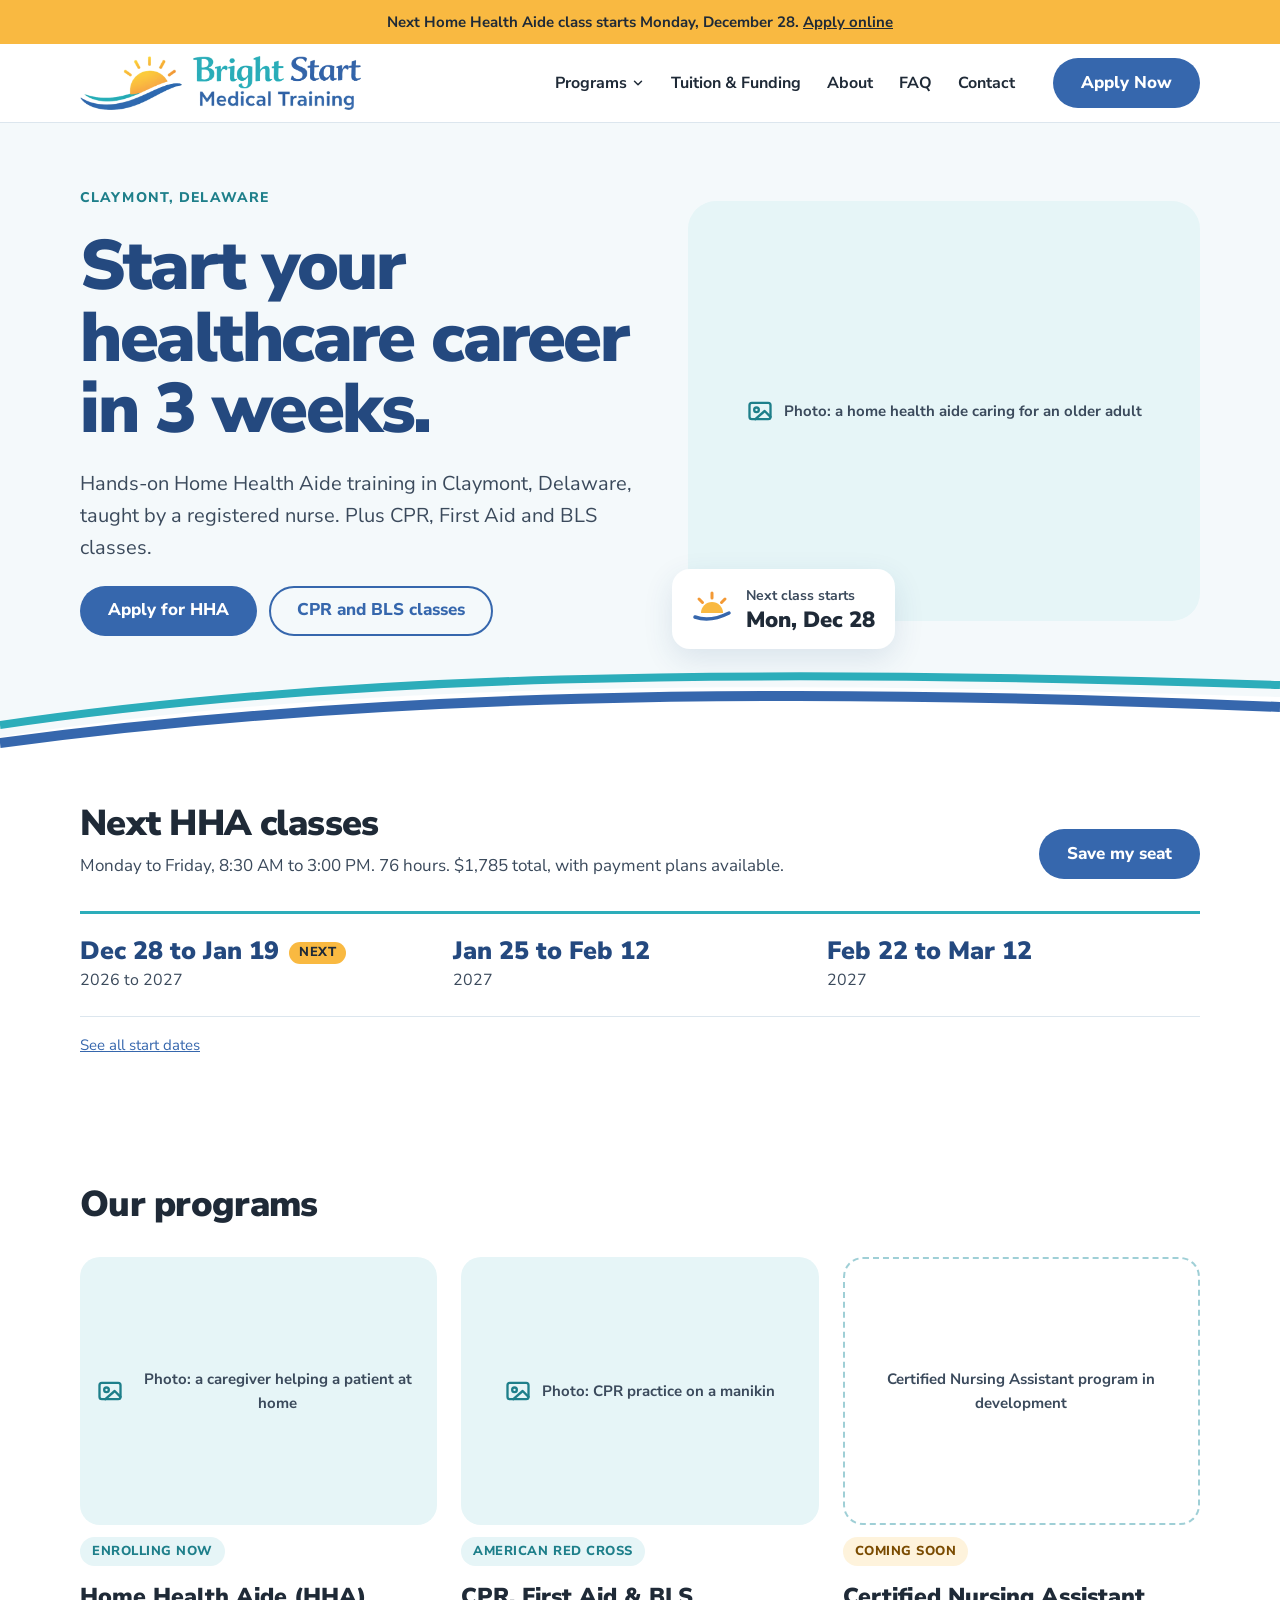
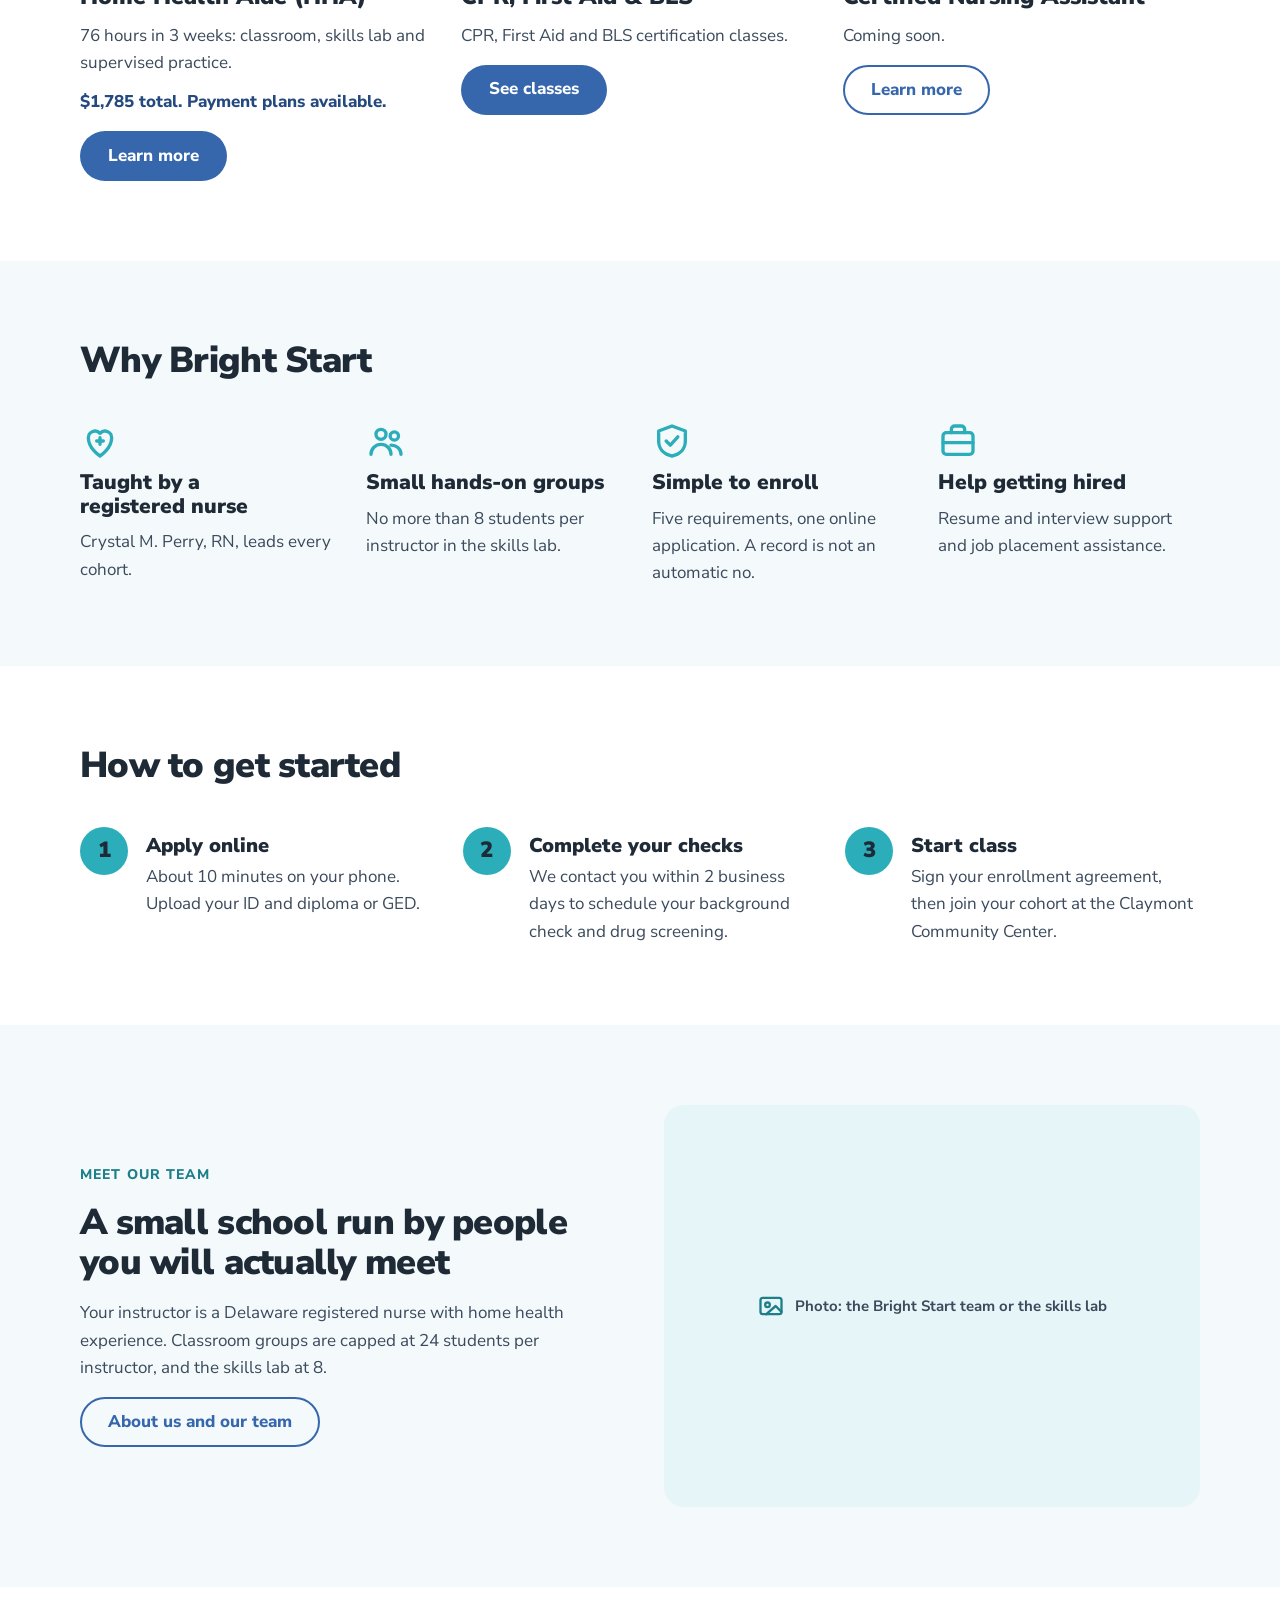
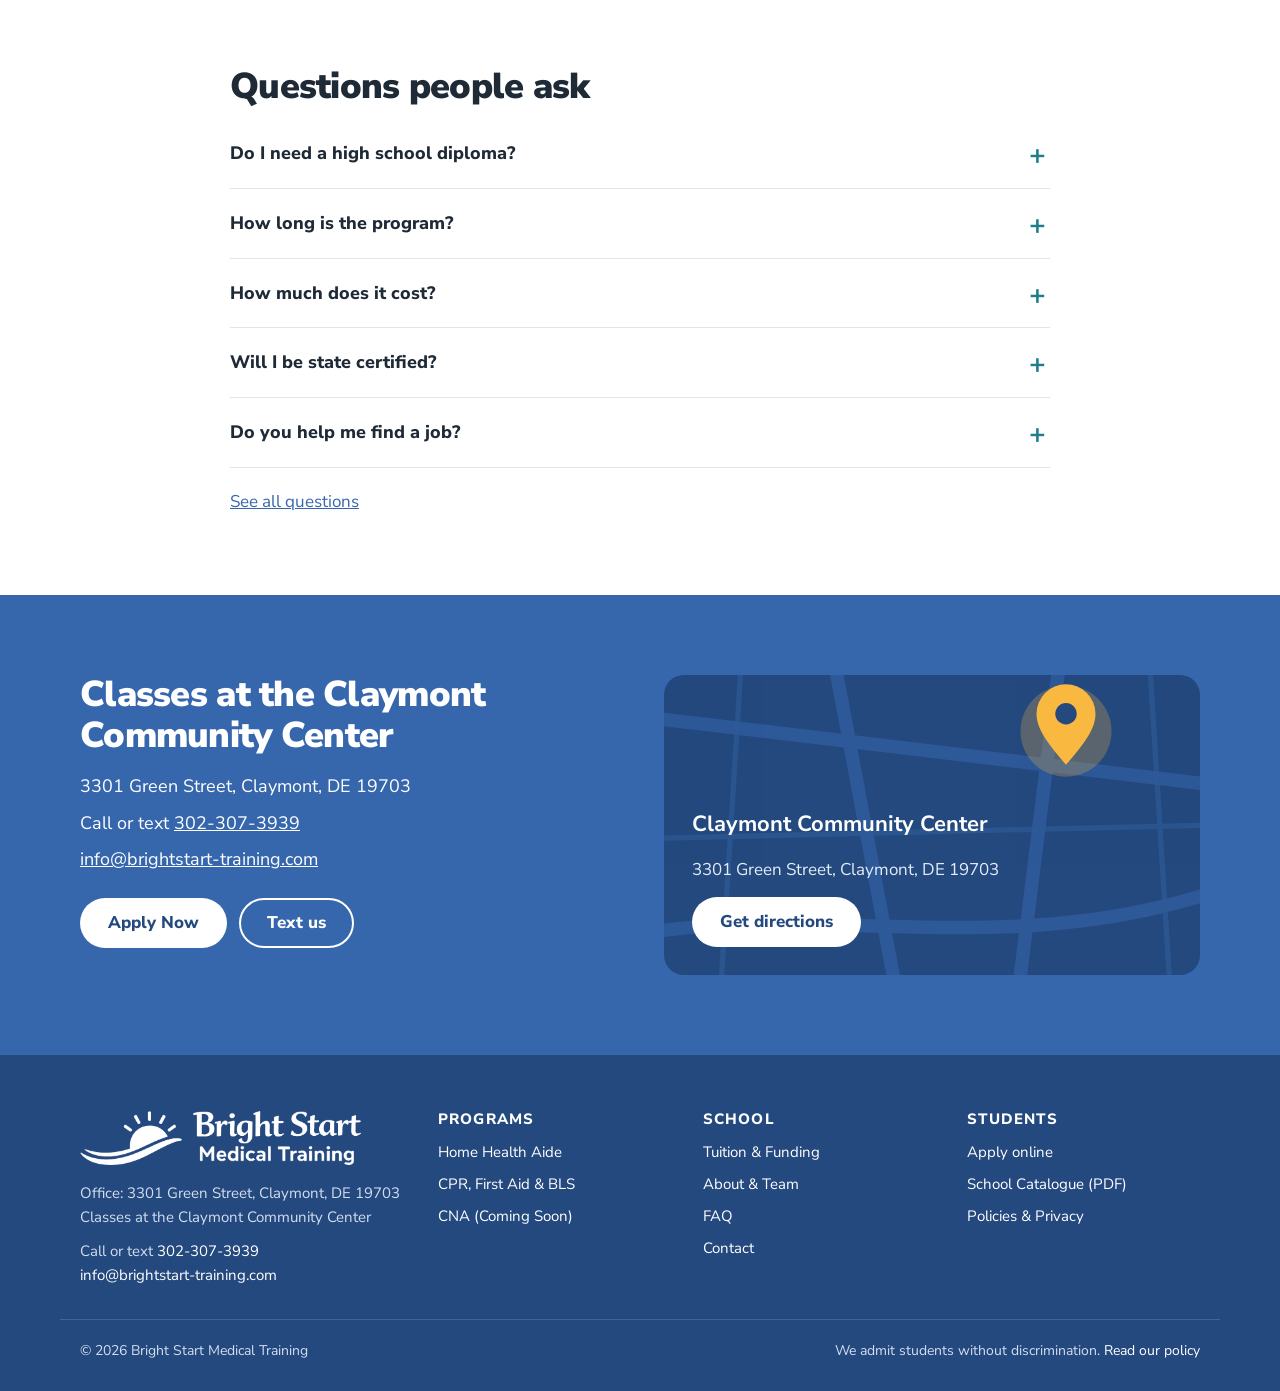
==== commit 1eb00737: "Point CPR page to Apply instead of booking Co-Authored-By: Claude Opus 5.5 (1M context) <noreply@ant" ====
--- a/index.html
+++ b/index.html
@@ -4,12 +4,12 @@
 <meta charset="utf-8">
 <meta name="viewport" content="width=device-width, initial-scale=1, viewport-fit=cover">
 <title>Bright Start Medical Training | HHA, CNA &amp; CPR Training in Claymont, DE</title>
-<meta name="description" content="Hands-on Home Health Aide and Certified Nursing Assistant (CNA) training in Claymont, Delaware. CPR, First Aid and BLS classes too. Apply online.">
+<meta name="description" content="Hands-on Home Health Aide and Certified Nursing Assistant (CNA) training in Claymont, near Wilmington, DE. CPR, First Aid and BLS classes too. Apply online.">
 <link rel="canonical" href="https://brightstart-training.com/">
 <meta property="og:type" content="website">
 <meta property="og:site_name" content="Bright Start Medical Training">
 <meta property="og:title" content="Bright Start Medical Training | HHA, CNA &amp; CPR Training in Claymont, DE">
-<meta property="og:description" content="Hands-on Home Health Aide and Certified Nursing Assistant (CNA) training in Claymont, Delaware. CPR, First Aid and BLS classes too. Apply online.">
+<meta property="og:description" content="Hands-on Home Health Aide and Certified Nursing Assistant (CNA) training in Claymont, near Wilmington, DE. CPR, First Aid and BLS classes too. Apply online.">
 <meta property="og:url" content="https://brightstart-training.com/">
 <meta property="og:image" content="https://brightstart-training.com/assets/img/og-image.jpg">
 <meta name="theme-color" content="#3667AD">
@@ -19,7 +19,7 @@
 <link rel="preconnect" href="https://fonts.gstatic.com" crossorigin>
 <link rel="stylesheet" href="https://fonts.googleapis.com/css2?family=Nunito+Sans:opsz,wght@6..12,400;6..12,600;6..12,700;6..12,800;6..12,900&amp;display=swap">
 <link rel="stylesheet" href="assets/css/styles.css">
-<script type="application/ld+json">{"@context": "https://schema.org", "@type": "EducationalOrganization", "name": "Bright Start Medical Training", "url": "https://brightstart-training.com/", "logo": "https://brightstart-training.com/assets/img/logo-stacked.png", "telephone": "+1-302-307-3939", "email": "info@brightstart-training.com", "address": {"@type": "PostalAddress", "streetAddress": "3301 Green Street", "addressLocality": "Claymont", "addressRegion": "DE", "postalCode": "19703", "addressCountry": "US"}, "areaServed": ["Claymont", "New Castle County", "Delaware"]}</script>
+<script type="application/ld+json">{"@context": "https://schema.org", "@type": "EducationalOrganization", "name": "Bright Start Medical Training", "url": "https://brightstart-training.com/", "logo": "https://brightstart-training.com/assets/img/logo-stacked.png", "telephone": "+1-302-307-3939", "email": "info@brightstart-training.com", "address": {"@type": "PostalAddress", "streetAddress": "3301 Green Street", "addressLocality": "Claymont", "addressRegion": "DE", "postalCode": "19703", "addressCountry": "US"}, "areaServed": ["Claymont", "Wilmington", "New Castle County", "Delaware"], "openingHours": "Mo-Fr 09:00-17:00"}</script>
 </head>
 <body>
 <div class="announce">Next Home Health Aide class starts <span data-cohorts="next">Monday, November 30</span>. <a href="apply.html">Apply online</a></div>
@@ -56,7 +56,7 @@
 <p class="lead">Hands-on Home Health Aide training in Claymont, Delaware, taught by a registered nurse. Plus CPR, First Aid and BLS classes.</p>
 <div class="btn-row">
 <a class="btn btn-blue" href="apply.html">Apply for HHA</a>
-<a class="btn btn-line" href="cpr.html">Book a CPR or BLS class</a>
+<a class="btn btn-line" href="cpr.html">CPR and BLS classes</a>
 </div>
 </div>
 <div class="hero-media">
@@ -96,7 +96,7 @@
 </article>
 <article class="program">
 <!-- PHOTO: shows assets/img/photo-cpr-card.jpg automatically once that file is uploaded --><div class="ph ratio-43" role="img" aria-label="Hands-on CPR practice on a training manikin" data-photo="assets/img/photo-cpr-card.jpg">Photo: CPR practice on a manikin</div>
-<span class="tag">Book online</span>
+<span class="tag">American Red Cross</span>
 <h3>CPR, First Aid &amp; BLS</h3>
 <p class="muted">CPR, First Aid and BLS certification classes.</p>
 <a class="btn btn-blue" href="cpr.html">See classes</a>
@@ -140,7 +140,7 @@
 <p class="muted">Your instructor is a Delaware registered nurse with home health experience. Classroom groups are capped at 24 students per instructor, and the skills lab at 8.</p>
 <a class="btn btn-line" style="align-self:flex-start" href="about.html">About us and our team</a>
 </div>
-<div style="flex:1 1 360px;min-width:0"><!-- PHOTO: replace this div with a real photo --><div class="ph ratio-43" role="img" aria-label="Photo coming soon: Photo: the Bright Start team or the skills lab">Photo: the Bright Start team or the skills lab</div></div>
+<div style="flex:1 1 360px;min-width:0"><!-- PHOTO: shows assets/img/photo-home-school.jpg automatically once that file is uploaded --><div class="ph ratio-43" role="img" aria-label="The Claymont Community Center, where classes meet" data-photo="assets/img/photo-home-school.jpg">Photo: the Bright Start team or the skills lab</div></div>
 </div>
 </section>
 
@@ -216,7 +216,7 @@
 <h2>Students</h2>
 <ul>
 <li><a href="apply.html">Apply online</a></li>
-<li><a href="assets/docs/bright-start-school-catalogue-2026-2027.pdf">School Catalogue (PDF)</a></li>
+<li><a href="assets/docs/bright-start-school-catalogue-2026-2027.pdf" target="_blank" rel="noopener">School Catalogue (PDF)</a></li>
 <li><a href="policies.html">Policies &amp; Privacy</a></li>
 </ul>
 </div>
--- a/assets/css/styles.css
+++ b/assets/css/styles.css
@@ -270,6 +270,11 @@
 .page-hero .ph { min-height: 300px; }
 .ph.has-photo { background-size: cover; background-position: center; color: transparent; }
 .ph.has-photo::before { display: none; }
+.ph-logo { display: none; width: 170px; height: 170px; padding: 0; background-color: transparent; background-size: contain !important; background-repeat: no-repeat; background-position: left center !important; }
+.ph-logo.has-photo { display: block; }
+.page-hero .ph-logo { min-height: 0; }
+.trust { flex-direction: row; flex-wrap: wrap; align-items: center; gap: 20px 28px; max-width: 820px; }
+.trust .ph-logo { width: 120px; height: 120px; flex: none; }
 .dates-all { grid-template-columns: repeat(auto-fill, minmax(min(100%, 250px), 1fr)); }
 .dates-all li { padding: 18px 20px 18px 0; }
 .dates-all strong { font-size: 20px; white-space: nowrap; }
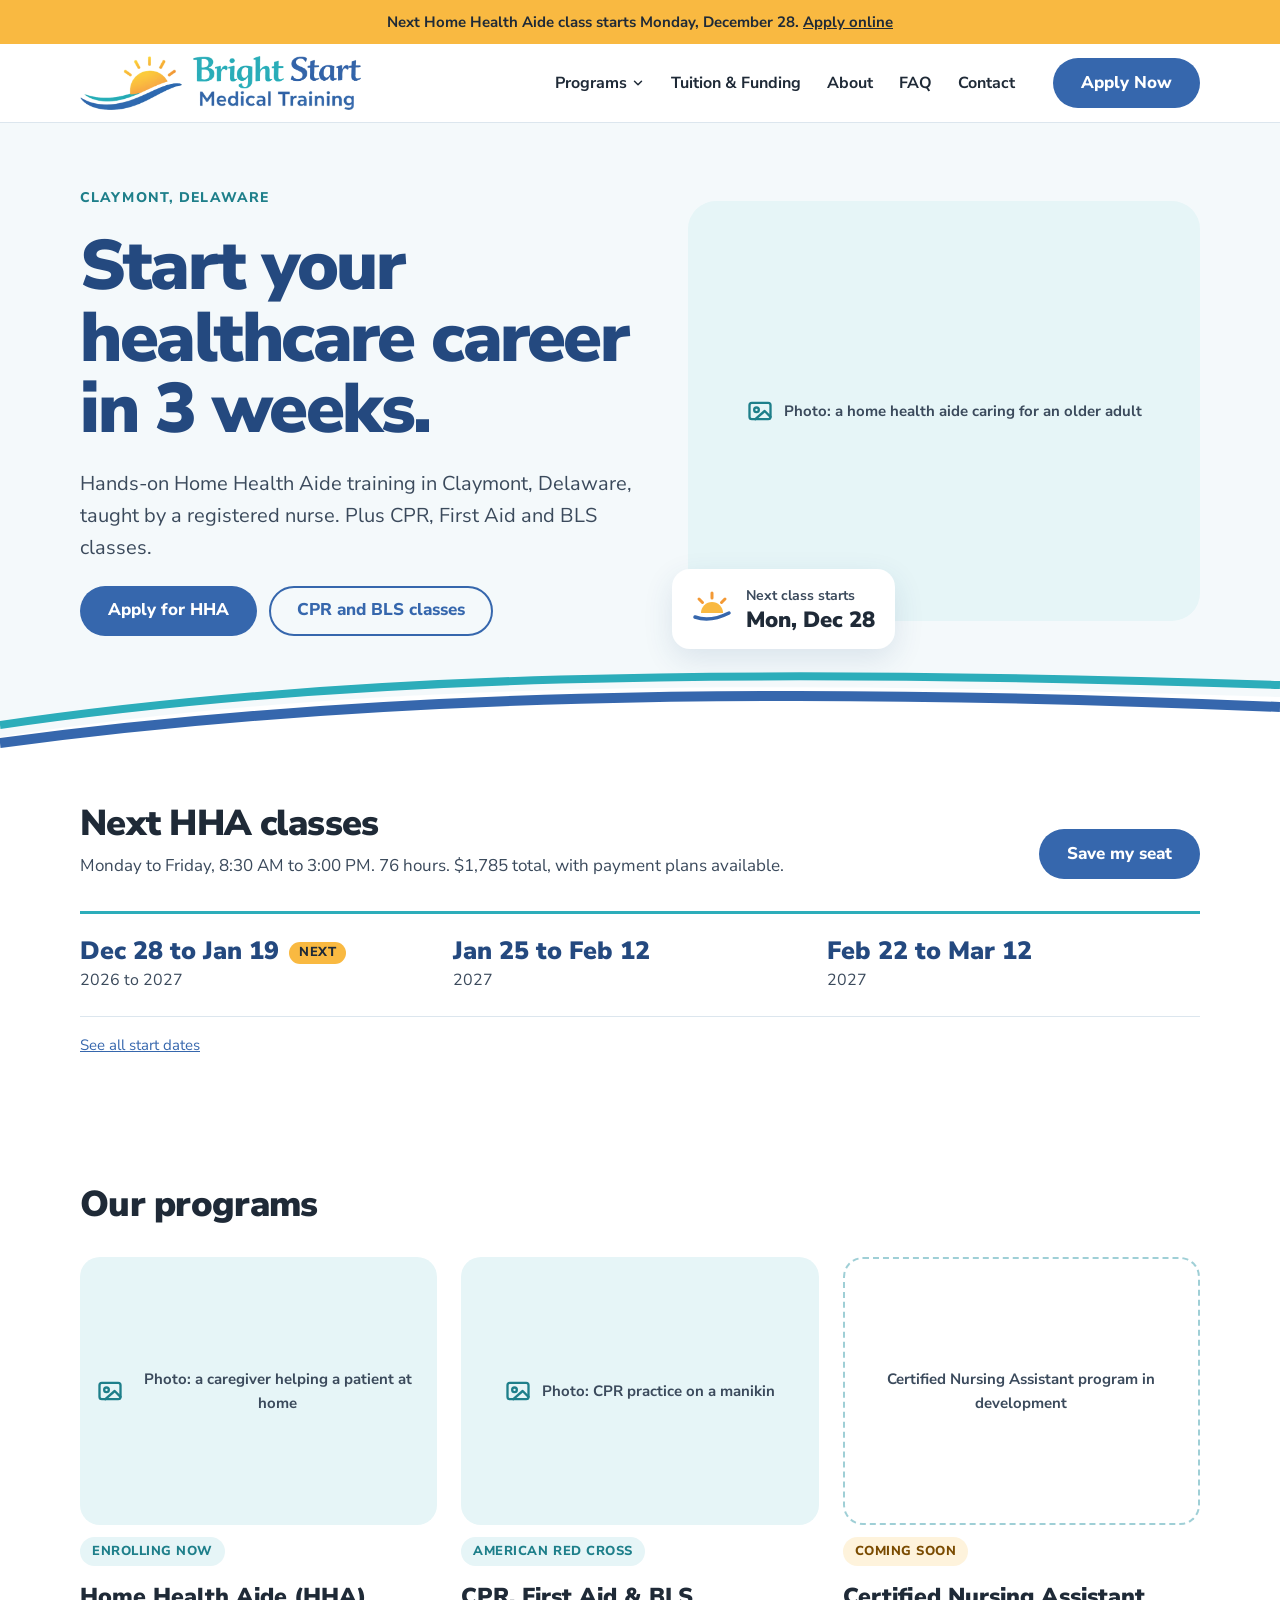
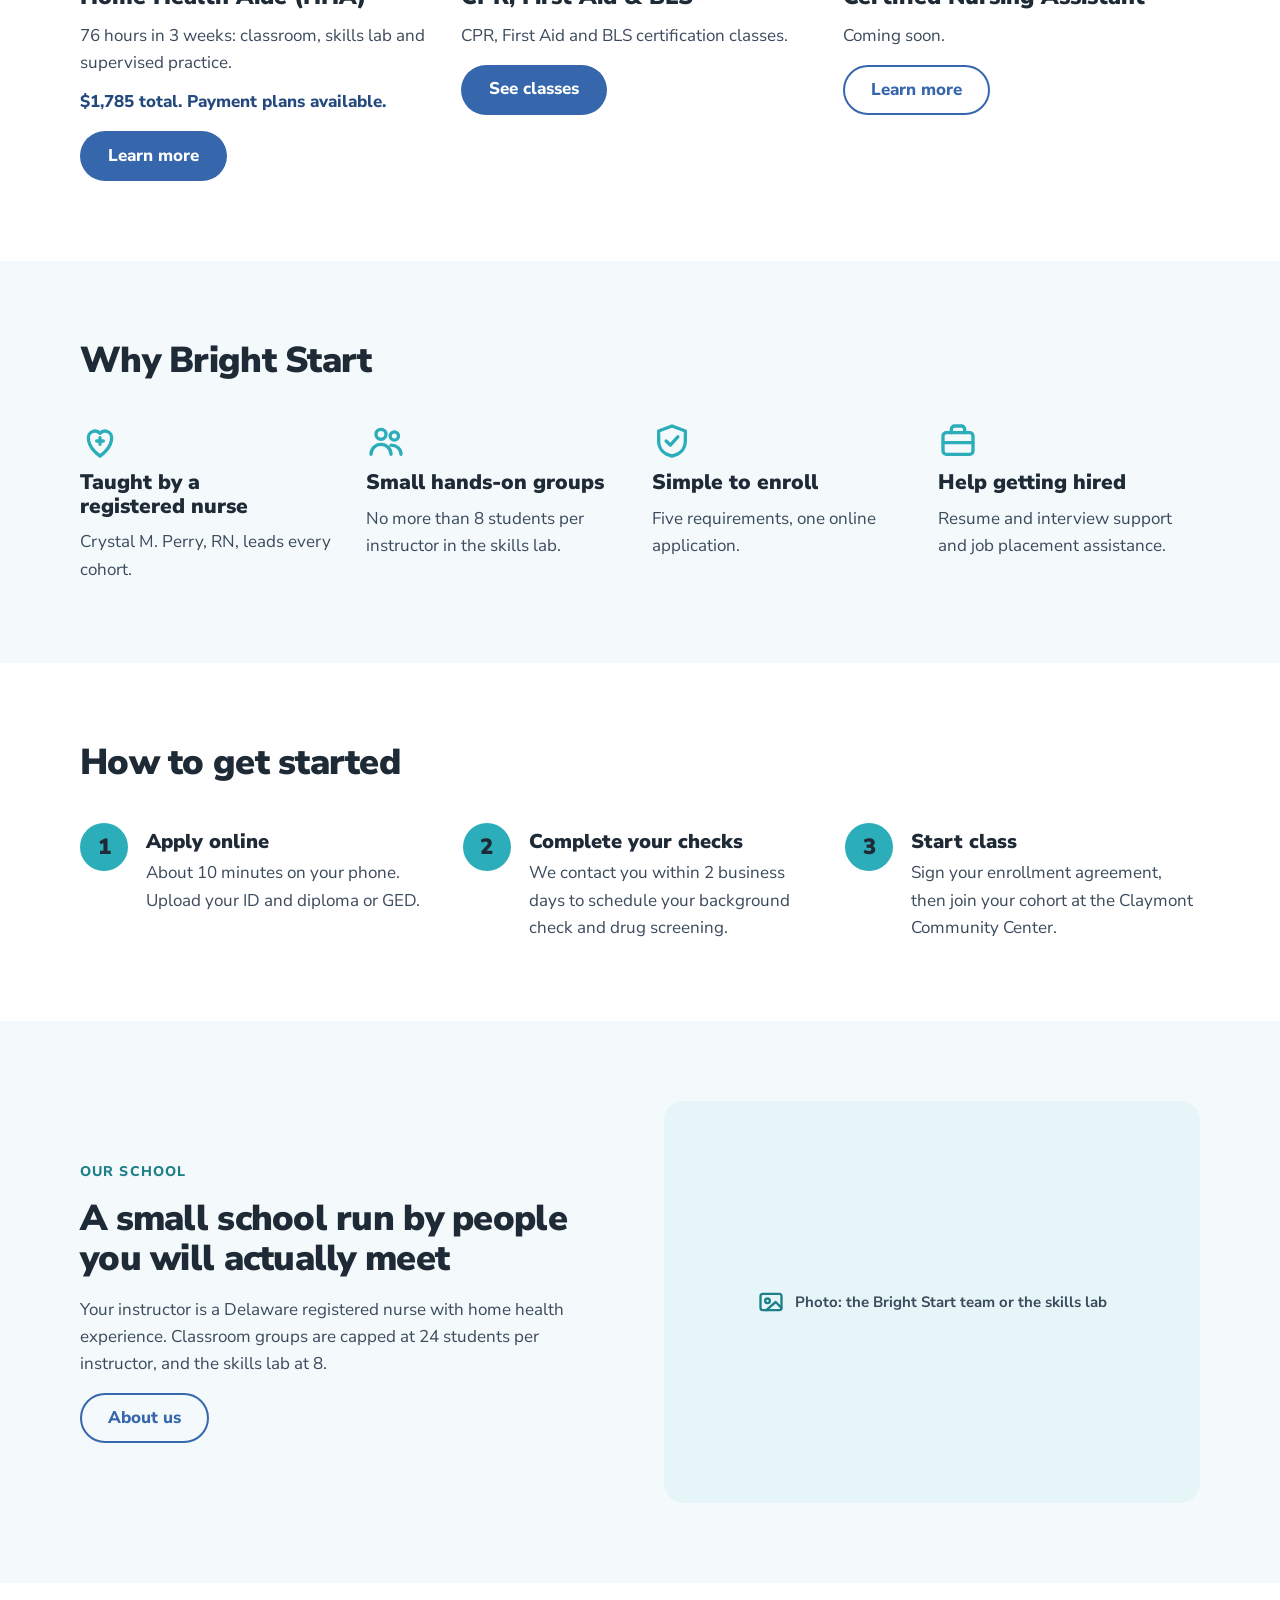
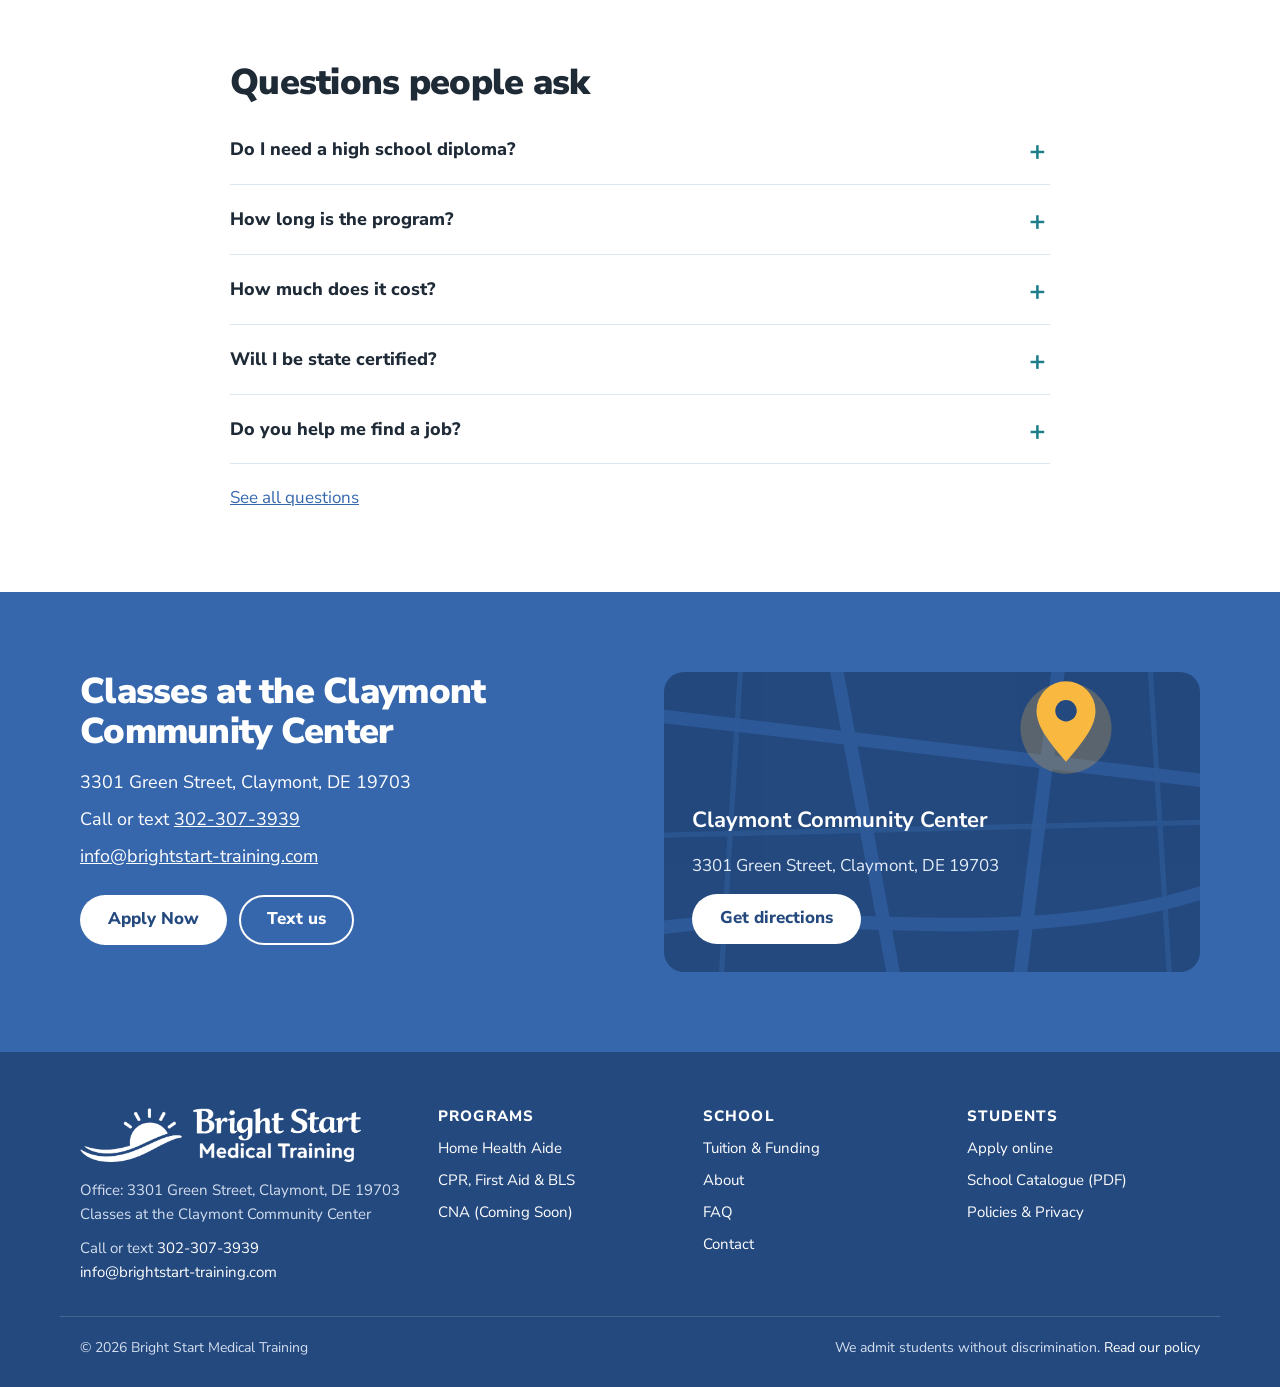
==== commit c08538a6: "Fold in site check fixes: FAQ additions, team wording, funding option, CPR SEO Co-Authored-By: Claud" ====
--- a/index.html
+++ b/index.html
@@ -117,7 +117,7 @@
 <div class="grid" style="--min:230px">
 <div class="feature"><svg viewBox="0 0 24 24" fill="none" stroke="#2CADBA" stroke-width="2" stroke-linecap="round" stroke-linejoin="round" aria-hidden="true"><path d="M12 21s-7-4.5-7-11a4 4 0 0 1 7-2.6A4 4 0 0 1 19 10c0 6.5-7 11-7 11z"/><path d="M12 10v4M10 12h4"/></svg><h3>Taught by a registered nurse</h3><p class="muted">Crystal M. Perry, RN, leads every cohort.</p></div>
 <div class="feature"><svg viewBox="0 0 24 24" fill="none" stroke="#2CADBA" stroke-width="2" stroke-linecap="round" stroke-linejoin="round" aria-hidden="true"><circle cx="9" cy="8" r="3"/><circle cx="17" cy="9" r="2.5"/><path d="M3 20c0-3.3 2.7-6 6-6s6 2.7 6 6M15 14.5c3 0 6 1.8 6 5.5"/></svg><h3>Small hands-on groups</h3><p class="muted">No more than 8 students per instructor in the skills lab.</p></div>
-<div class="feature"><svg viewBox="0 0 24 24" fill="none" stroke="#2CADBA" stroke-width="2" stroke-linecap="round" stroke-linejoin="round" aria-hidden="true"><path d="M12 3l8 3v6c0 5-3.5 8-8 9-4.5-1-8-4-8-9V6l8-3z"/><path d="M8.5 12l2.5 2.5 4.5-5"/></svg><h3>Simple to enroll</h3><p class="muted">Five requirements, one online application. A record is not an automatic no.</p></div>
+<div class="feature"><svg viewBox="0 0 24 24" fill="none" stroke="#2CADBA" stroke-width="2" stroke-linecap="round" stroke-linejoin="round" aria-hidden="true"><path d="M12 3l8 3v6c0 5-3.5 8-8 9-4.5-1-8-4-8-9V6l8-3z"/><path d="M8.5 12l2.5 2.5 4.5-5"/></svg><h3>Simple to enroll</h3><p class="muted">Five requirements, one online application.</p></div>
 <div class="feature"><svg viewBox="0 0 24 24" fill="none" stroke="#2CADBA" stroke-width="2" stroke-linecap="round" stroke-linejoin="round" aria-hidden="true"><rect x="3" y="7" width="18" height="13" rx="2"/><path d="M8 7V5a2 2 0 0 1 2-2h4a2 2 0 0 1 2 2v2M3 13h18"/></svg><h3>Help getting hired</h3><p class="muted">Resume and interview support and job placement assistance.</p></div>
 </div>
 </div>
@@ -135,10 +135,10 @@
 <section class="bg-soft">
 <div class="wrap section" style="display:flex;flex-wrap:wrap;gap:48px;align-items:center">
 <div style="flex:1 1 360px;min-width:0" class="stack">
-<p class="eyebrow">Meet our team</p>
+<p class="eyebrow">Our school</p>
 <h2>A small school run by people you will actually meet</h2>
 <p class="muted">Your instructor is a Delaware registered nurse with home health experience. Classroom groups are capped at 24 students per instructor, and the skills lab at 8.</p>
-<a class="btn btn-line" style="align-self:flex-start" href="about.html">About us and our team</a>
+<a class="btn btn-line" style="align-self:flex-start" href="about.html">About us</a>
 </div>
 <div style="flex:1 1 360px;min-width:0"><!-- PHOTO: shows assets/img/photo-home-school.jpg automatically once that file is uploaded --><div class="ph ratio-43" role="img" aria-label="The Claymont Community Center, where classes meet" data-photo="assets/img/photo-home-school.jpg">Photo: the Bright Start team or the skills lab</div></div>
 </div>
@@ -207,7 +207,7 @@
 <h2>School</h2>
 <ul>
 <li><a href="tuition.html">Tuition &amp; Funding</a></li>
-<li><a href="about.html">About &amp; Team</a></li>
+<li><a href="about.html">About</a></li>
 <li><a href="faq.html">FAQ</a></li>
 <li><a href="contact.html">Contact</a></li>
 </ul>
